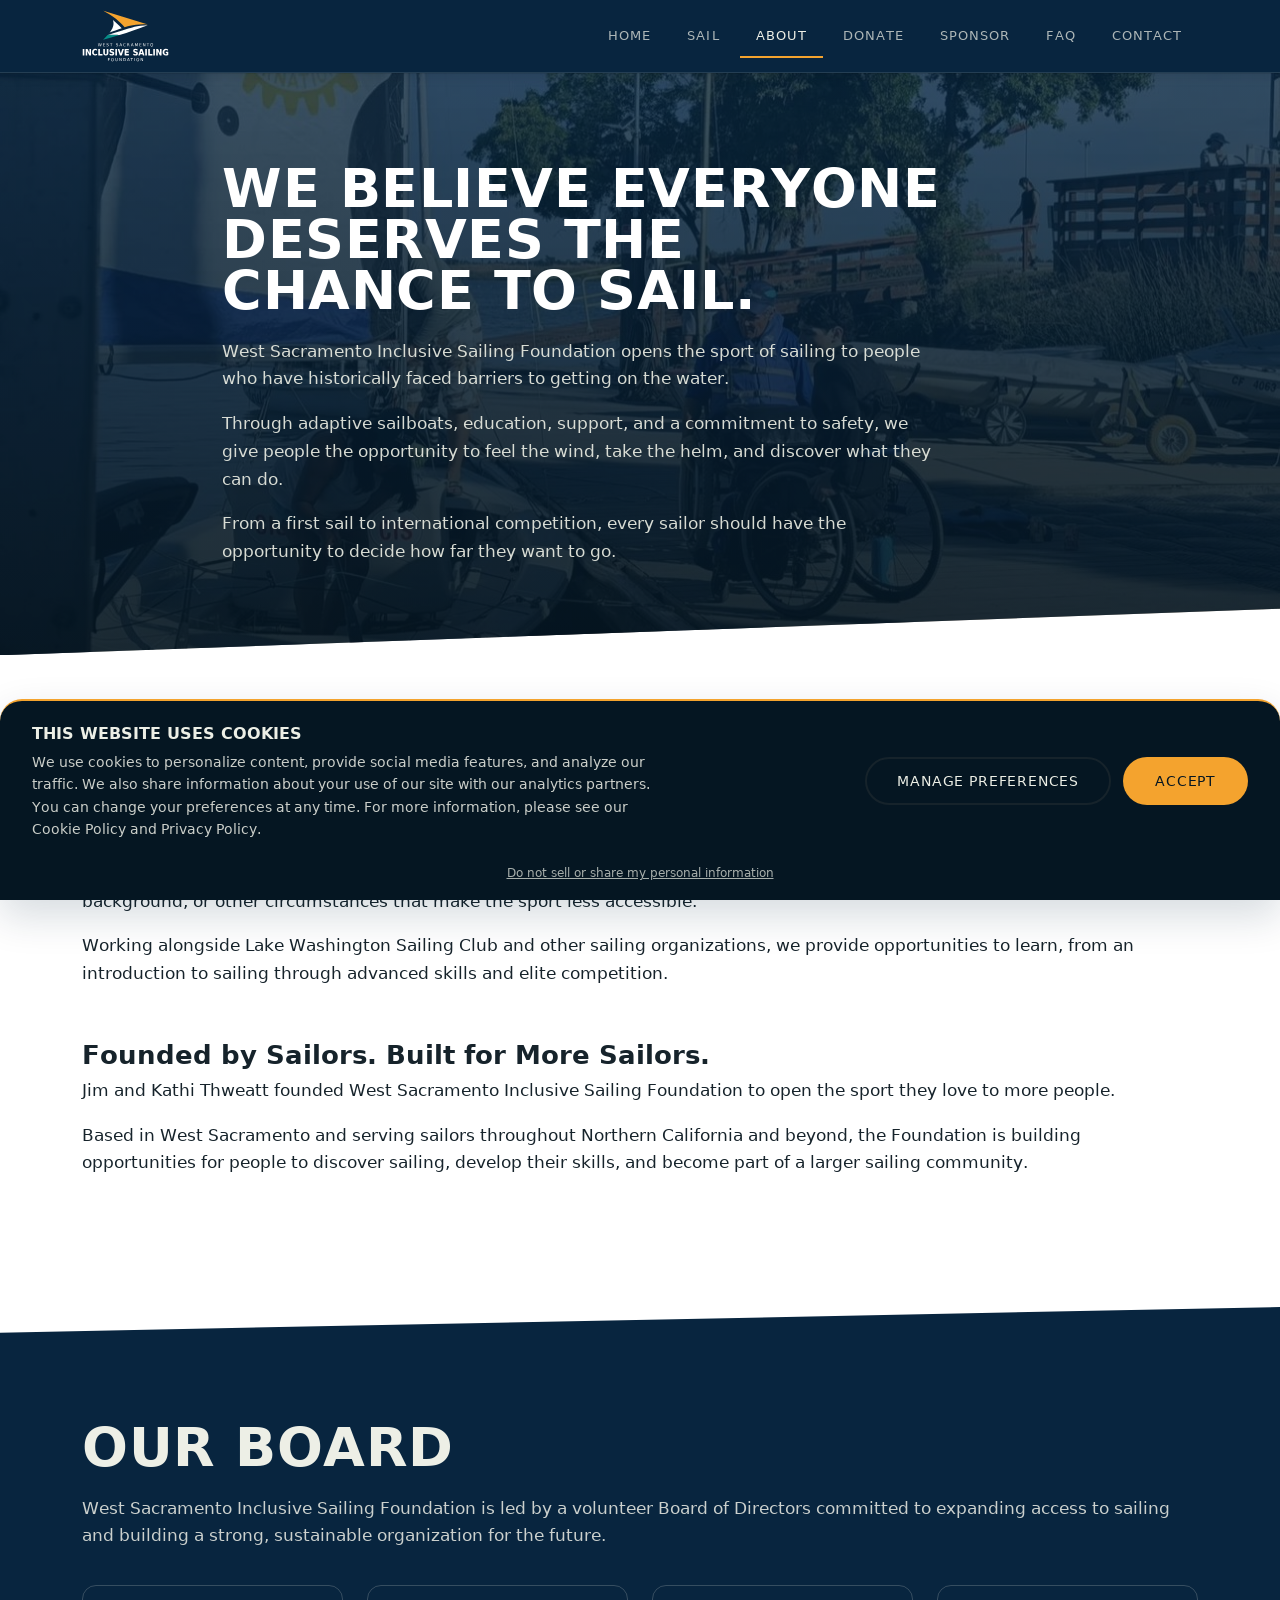
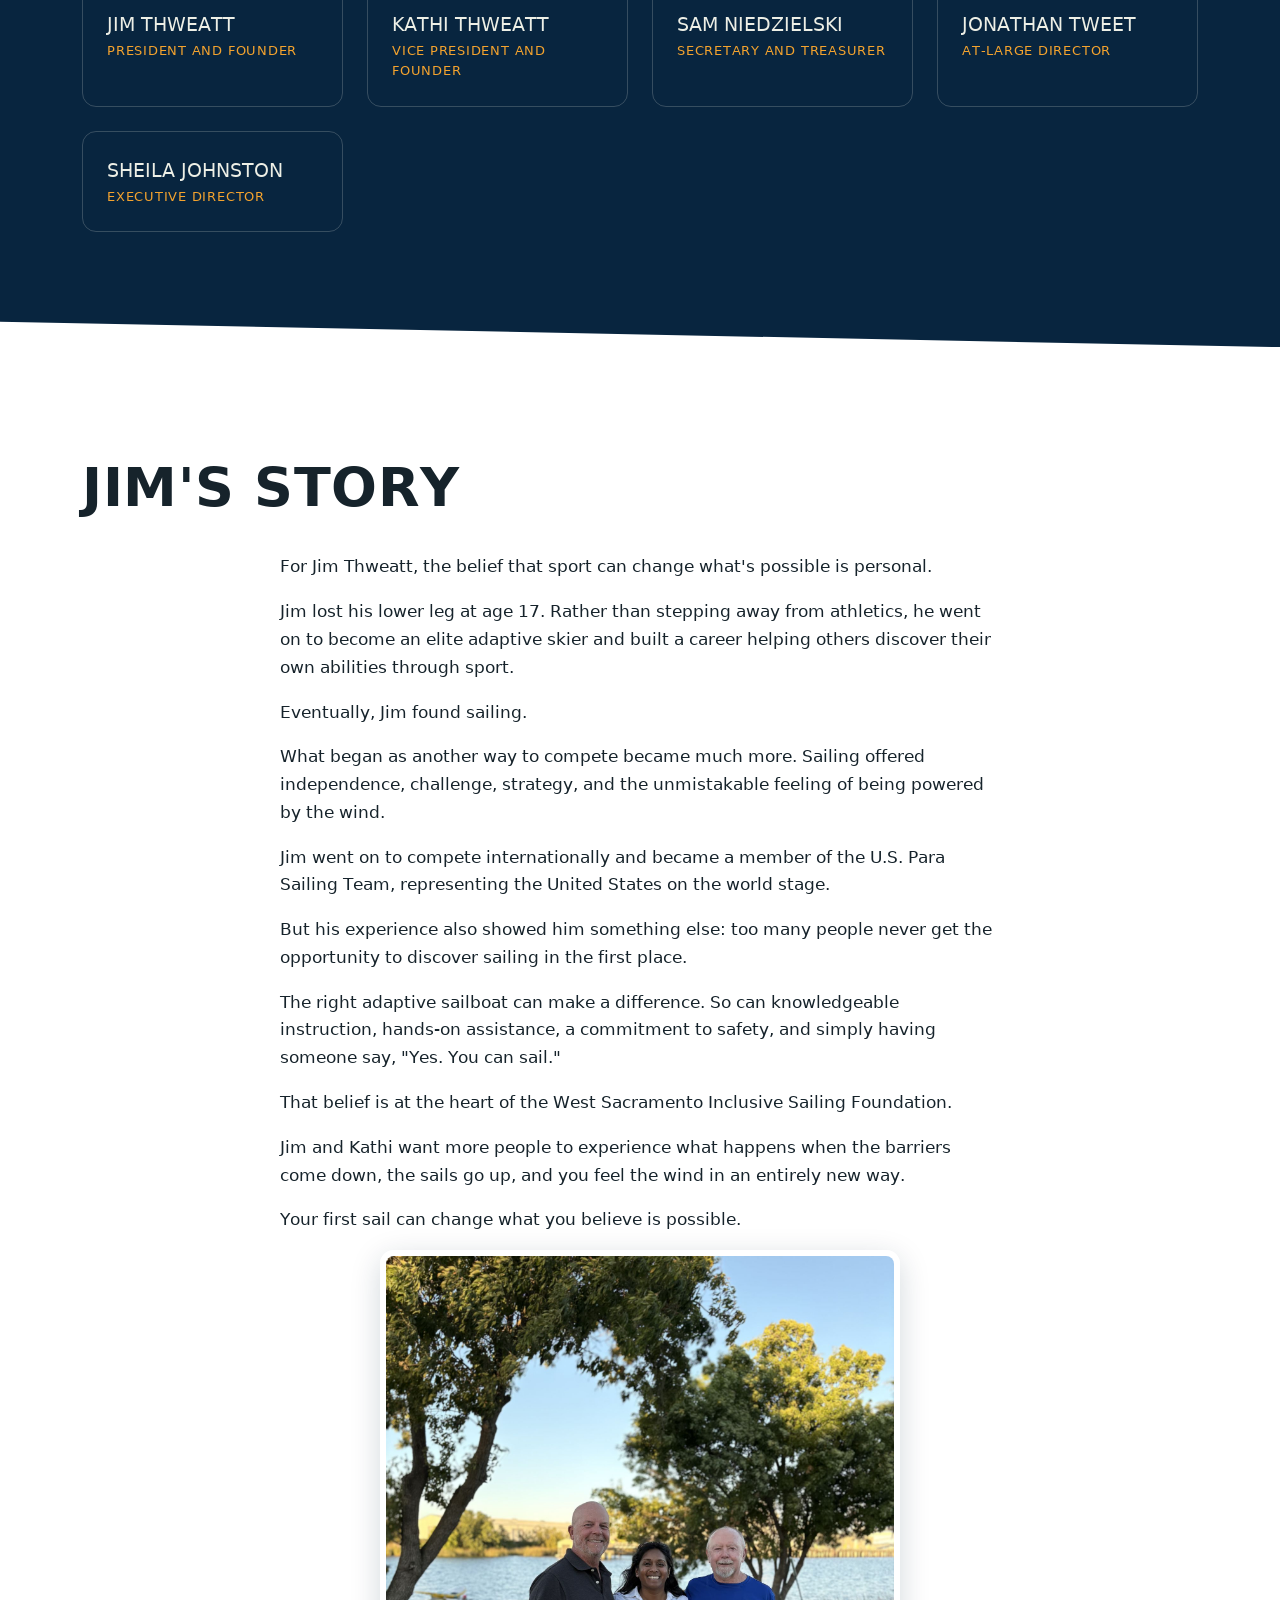
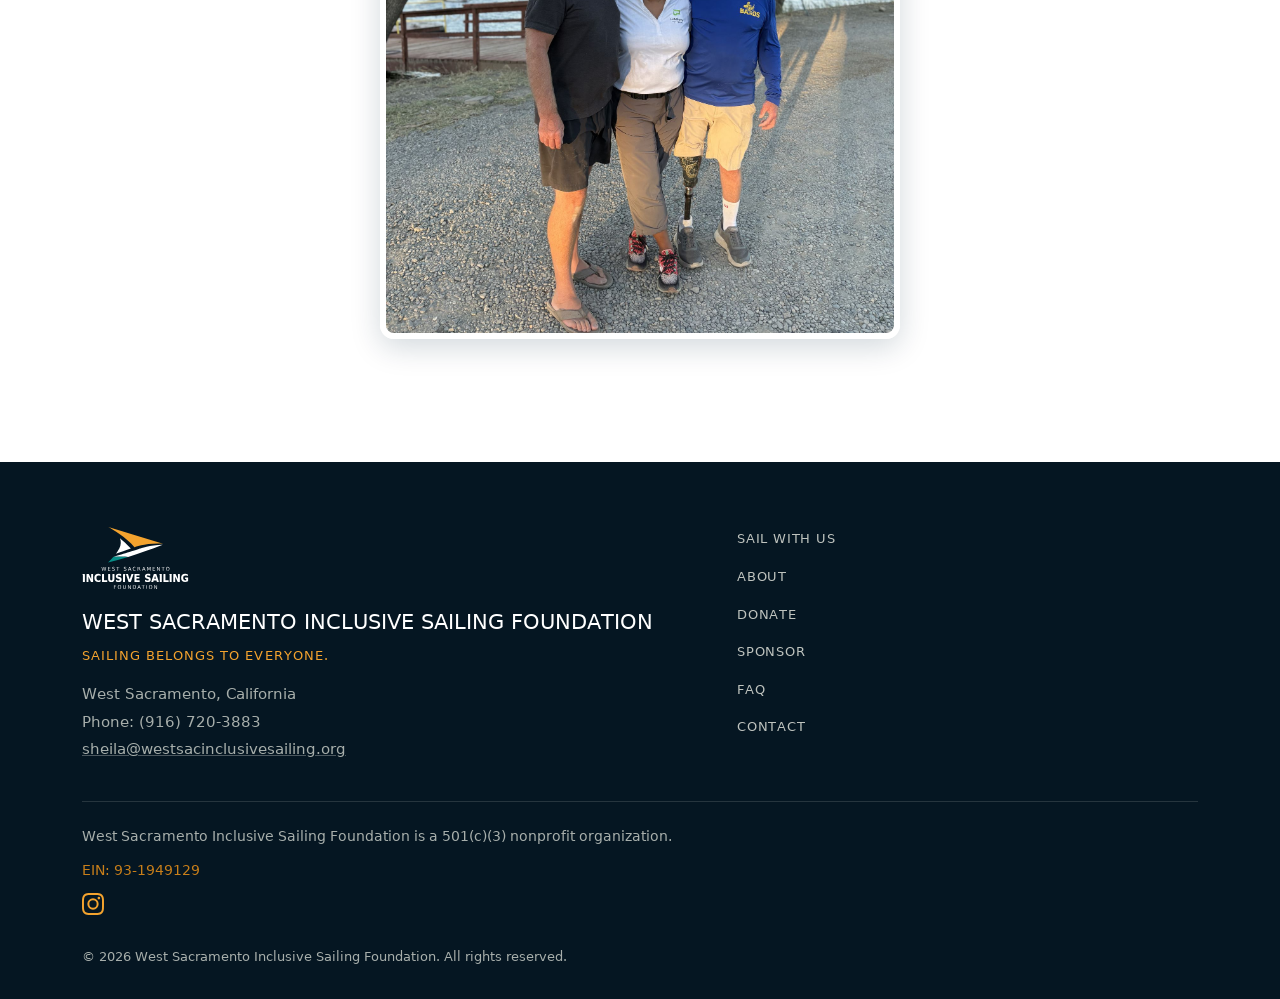
==== about.html @ 82c5719a "Add files via upload Homepage Video" ====
<!DOCTYPE html>
<html lang="en">
<head>
<meta charset="UTF-8">
<meta name="viewport" content="width=device-width, initial-scale=1.0">
<title>About — West Sacramento Inclusive Sailing Foundation</title>
<meta name="description" content="The story, mission, and people behind West Sacramento Inclusive Sailing Foundation.">
<link rel="icon" type="image/svg+xml" href="assets/favicon.svg">
<link rel="stylesheet" href="style.css?v=27">
</head>
<body class="bg-white">

<nav class="site-nav">
  <div class="container">
    <a href="index.html" class="brand">
      <img src="assets/logo-stack-light.svg" alt="West Sacramento Inclusive Sailing Foundation" class="brand-logo">
    </a>
    <button class="nav-toggle" id="navToggle" aria-label="Toggle navigation" aria-expanded="false">&#9776;</button>
    <ul class="nav-links" id="navLinks"></ul>
  </div>
</nav>

<header class="hero hero-page" id="about-hero">
  <div class="container">
    <div class="section-head" style="margin-bottom:0;">
      <h2 id="about-headline"></h2>
      <div id="about-intro"></div>
    </div>
  </div>
</header>

<section class="on-white">
  <div class="container">
    <div class="block block-full" style="border-top:none;">
      <div class="main">
        <h3 id="about-mission-headline"></h3>
        <div id="about-mission-body"></div>
      </div>
    </div>

    <div class="block block-full" style="border-top:none; padding-top:0;">
      <div class="main">
        <h3 id="about-founders-headline"></h3>
        <div id="about-founders-body"></div>
      </div>
    </div>
  </div>
</section>

<section class="section-dark">
  <div class="container">
    <h2 id="about-board-headline"></h2>
    <p id="about-board-intro"></p>
    <div class="board-grid" id="about-board-grid"></div>
  </div>
</section>

<section class="on-white">
  <div class="container">
    <div class="section-head" style="margin-bottom:0;">
      <h2 id="about-story-headline"></h2>
    </div>
    <div class="story" id="about-story-body"></div>
    <div class="photo-framed-wrap">
      <img id="about-story-photo" src="" alt="Jim Thweatt" class="photo-framed" style="display:none;">
    </div>
  </div>
</section>

<footer>
  <div class="container">
    <div class="footer-grid">
      <div class="footer-brand">
        <img src="assets/logo-stack-light.svg" alt="" aria-hidden="true" class="footer-logo">
        <div id="footer-org-name" class="footer-org-name"></div>
        <div class="tagline" id="footer-tagline"></div>
        <div id="footer-address" class="footer-line"></div>
        <div id="footer-phone" class="footer-line"></div>
        <div id="footer-email" class="footer-line"></div>
      </div>
      <nav class="footer-nav" aria-label="Footer">
        <ul id="footer-nav-links"></ul>
      </nav>
    </div>
    <div class="footer-legal">
      <p id="footer-legal-statement"></p>
      <p class="ein-line" id="footer-ein"></p>
      <p class="footer-social" id="footer-instagram"></p>
    </div>
    <div class="footer-bottom">
      <div id="footer-copyright"></div>
      <div class="footer-legal-links" id="footer-legal-links"></div>
    </div>
  </div>
</footer>

<script src="script.js?v=24"></script>
<script src="cookie-consent.js?v=6"></script>
</body>
</html>
---- style.css ----
/* ===========================================================
   West Sacramento Inclusive Sailing Foundation
   Design tokens
   =========================================================== */

@font-face {
  font-family: "DejaVu Sans";
  src: url('assets/DejaVuSans-Regular.woff2') format('woff2');
  font-weight: 400;
  font-style: normal;
  font-display: swap;
}
@font-face {
  font-family: "DejaVu Sans";
  src: url('assets/DejaVuSans-Bold.woff2') format('woff2');
  font-weight: 700;
  font-style: normal;
  font-display: swap;
}

:root {
  --ink: #16232B;
  --regatta: #08253F;
  --regatta-deep: #051622;
  --river-teal: #15747C;
  --open-water: #078D87;
  --canvas: #EDEFE6;
  --canvas-warm: #E4E7D9;
  --white: #FFFFFF;
  --brass: #F4A32E;
  --brass-dark: #C97F1A;
  --brass-text: #976014;
  --signal: #C1443C;
  --teal-text: #067570;

  --font-display: "DejaVu Sans", -apple-system, BlinkMacSystemFont, sans-serif;
  --font-body: "DejaVu Sans", -apple-system, BlinkMacSystemFont, sans-serif;
  --font-mono: "DejaVu Sans", -apple-system, BlinkMacSystemFont, sans-serif;

  --container: 1180px;
  --section-pad: clamp(64px, 9vw, 128px);

  --radius-sm: 8px;
  --radius-md: 14px;
  --radius-lg: 22px;
  --radius-pill: 999px;

  --shadow-sm: 0 2px 8px rgba(8,37,63,0.08);
  --shadow-md: 0 8px 24px rgba(8,37,63,0.12);
  --shadow-lg: 0 16px 40px rgba(8,37,63,0.16);
}

* { box-sizing: border-box; }
html { scroll-behavior: smooth; }

body.bg-white { background: var(--white); }

@media (prefers-reduced-motion: reduce) {
  html { scroll-behavior: auto; }
  * { animation-duration: 0.01ms !important; animation-iteration-count: 1 !important; transition-duration: 0.01ms !important; }
}

body {
  margin: 0;
  font-family: var(--font-body);
  color: var(--ink);
  background: var(--canvas);
  line-height: 1.6;
  font-size: 17px;
}

img { max-width: 100%; display: block; }

a { color: inherit; }

.container {
  max-width: var(--container);
  margin: 0 auto;
  padding: 0 32px;
}

h1, h2, h3 {
  font-family: var(--font-display);
  font-weight: 700;
  line-height: 0.95;
  letter-spacing: 0.01em;
  margin: 0 0 0.4em;
  text-transform: uppercase;
}

h2 { font-size: clamp(2.1rem, 4.2vw, 3.4rem); }
h3 { font-size: clamp(1.3rem, 2vw, 1.7rem); text-transform: none; letter-spacing: 0; font-weight: 700; }

p { margin: 0 0 1em; }
p:last-child { margin-bottom: 0; }

.eyebrow {
  font-family: var(--font-mono);
  text-transform: uppercase;
  letter-spacing: 0.14em;
  font-size: 0.78rem;
  color: var(--river-teal);
  display: inline-block;
  margin-bottom: 0.8em;
}

/* ---------- Buttons ---------- */
.btn {
  display: inline-block;
  font-family: var(--font-mono);
  font-size: 0.85rem;
  letter-spacing: 0.06em;
  text-transform: uppercase;
  text-decoration: none;
  padding: 14px 30px;
  border: 2px solid transparent;
  border-radius: var(--radius-pill);
  cursor: pointer;
  transition: transform 0.15s ease, background 0.15s ease, color 0.15s ease, border-color 0.15s ease, box-shadow 0.15s ease;
}
.btn:focus-visible {
  outline: 3px solid var(--brass);
  outline-offset: 2px;
}
.btn-primary {
  background: var(--brass);
  color: var(--regatta-deep);
}
.btn-primary:hover { background: var(--brass-dark); transform: translateY(-1px); box-shadow: var(--shadow-md); }

.btn-outline {
  background: transparent;
  border-color: currentColor;
  color: inherit;
}
.btn-outline:hover { background: rgba(255,255,255,0.08); transform: translateY(-1px); }

.btn-outline.on-light {
  border-color: var(--ink);
}
.btn-outline.on-light:hover { background: rgba(15,58,77,0.06); }

.cta-row { display: flex; gap: 16px; flex-wrap: wrap; margin-top: 1.6em; }

/* ---------- Telltale ribbon signature motif ---------- */
.telltale {
  width: 34px;
  height: 14px;
  display: inline-block;
  position: relative;
  overflow: visible;
}
.telltale svg { width: 100%; height: 100%; overflow: visible; }
.telltale path {
  animation: flutter 2.6s ease-in-out infinite;
  transform-box: fill-box;
  transform-origin: 0% 50%;
}
@keyframes flutter {
  0%, 100% { transform: scaleY(1) skewX(0deg); }
  50% { transform: scaleY(-1) skewX(-4deg); }
}

/* ---------- Nav ---------- */
.site-nav {
  position: sticky;
  top: 0;
  z-index: 100;
  background: var(--regatta);
  color: var(--canvas);
  border-bottom: 1px solid rgba(237,239,230,0.12);
  box-shadow: 0 2px 12px rgba(5,22,34,0.15);
}
.site-nav .container {
  display: flex;
  align-items: center;
  justify-content: space-between;
  height: 72px;
}
.brand {
  display: flex;
  align-items: center;
  gap: 10px;
  text-decoration: none;
  color: var(--canvas);
  white-space: nowrap;
}
.brand-logo {
  height: 52px;
  width: auto;
  display: block;
}
.nav-links {
  display: flex;
  gap: 4px;
  list-style: none;
  margin: 0;
  padding: 0;
}
.nav-links a {
  display: block;
  padding: 10px 16px;
  text-decoration: none;
  font-family: var(--font-mono);
  font-size: 0.82rem;
  letter-spacing: 0.08em;
  text-transform: uppercase;
  color: var(--canvas);
  opacity: 0.72;
  border-bottom: 2px solid transparent;
  transition: opacity 0.15s ease, border-color 0.15s ease;
}
.nav-links a:hover,
.nav-links a.active {
  opacity: 1;
  border-color: var(--brass);
}
.nav-toggle {
  display: none;
  background: none;
  border: none;
  color: var(--canvas);
  font-size: 1.6rem;
  cursor: pointer;
  padding: 10px;
  margin: -10px -10px -10px 0;
  line-height: 1;
}

@media (max-width: 860px) {
  .nav-links {
    position: fixed;
    inset: 72px 0 0 0;
    background: var(--regatta);
    flex-direction: column;
    padding: 12px 32px 32px;
    transform: translateY(-110%);
    transition: transform 0.25s ease;
    overflow-y: auto;
  }
  .nav-links.open { transform: translateY(0); }
  .nav-links a { padding: 16px 0; font-size: 1rem; border-bottom: 1px solid rgba(237,239,230,0.12); }
  .nav-toggle { display: block; }
}

@media (max-width: 480px) {
  .container { padding: 0 20px; }
  .brand-logo { height: 40px; }
  .site-nav .container { height: 64px; }
  .nav-links { inset: 64px 0 0 0; }
  .cta-row { gap: 12px; }
  .cta-row .btn { flex: 1 1 auto; text-align: center; }
  .video-grid { grid-template-columns: 1fr; }
}

/* ---------- Hero ---------- */
.hero {
  background:
    linear-gradient(180deg, rgba(8,37,63,0.78) 0%, rgba(5,22,34,0.88) 100%),
    center 35% / cover no-repeat;
  color: var(--canvas);
  padding: clamp(72px, 12vw, 140px) 0 clamp(90px, 10vw, 130px);
  position: relative;
  clip-path: polygon(0 0, 100% 0, 100% 92%, 0 100%);
}
#home.hero {
  background-image:
    linear-gradient(180deg, rgba(8,37,63,0.78) 0%, rgba(5,22,34,0.88) 100%),
    url('assets/hero-sail-v2.jpg');
}
/* On wide/short desktop viewports, cover crops much more aggressively than on
   tall mobile/tablet viewports (which already looked correct), so only shift
   the crop position on wider screens to keep the boat/sailors in frame. */
@media (min-width: 861px) {
  #home.hero { background-position: center 75%; }
  #sail-hero.hero, #about-hero.hero { background-position: 62% 68%; }
  #donate-hero.hero { background-position: center 42%; }
  #contact-hero.hero, #sponsor-hero.hero { background-position: 62% 72%; }
}
/* Page hero variant used on Sail/About/Donate/Sponsor/Contact - a shorter
   banner version of the same treatment, background set per-page via JS */
.hero-page {
  padding: clamp(56px, 8vw, 90px) 0 clamp(64px, 7vw, 90px);
}
.hero-page .section-head { margin-bottom: 0; }
.hero-page .eyebrow { color: var(--brass); }
.hero-page h2 { color: var(--white); }
.hero-page .section-head p,
.hero-page p { color: rgba(237,239,230,0.9); }
.hero-page .subhead { color: var(--brass) !important; }
.hero .container { max-width: 900px; }
.hero h1 {
  font-size: clamp(2.8rem, 7vw, 5.2rem);
  color: var(--white);
}
.hero .subhead {
  font-family: var(--font-mono);
  font-size: clamp(1rem, 1.6vw, 1.2rem);
  color: var(--brass);
  letter-spacing: 0.02em;
  margin-bottom: 1.2em;
}
.hero .body { max-width: 620px; font-size: 1.08rem; color: rgba(237,239,230,0.9); }

/* ---------- Sections general / tack layout ---------- */
section { padding: var(--section-pad) 0; position: relative; }

.block {
  display: grid;
  grid-template-columns: 1fr 1fr;
  gap: 64px;
  align-items: stretch;
  padding: 56px 0;
  border-top: 1px solid rgba(22,35,43,0.1);
}
.block:first-of-type { border-top: none; }
.block.block-full { grid-template-columns: 1fr !important; }
.block.block-full .main { max-width: none !important; margin-left: 0 !important; }
.block .side {
  font-family: var(--font-mono);
  font-size: 0.85rem;
  text-transform: uppercase;
  letter-spacing: 0.08em;
  color: var(--teal-text);
  padding-top: 6px;
}
.block .side .telltale { margin-bottom: 12px; }
.block-side-image {
  width: 100%;
  height: 100%;
  min-height: 220px;
  object-fit: cover;
  display: block;
  border-radius: var(--radius-md);
}
.block-stacked { display: block; }
.block-stacked-image {
  width: 100%;
  max-height: 500px;
  height: auto;
  object-fit: contain;
  display: block;
  border-radius: var(--radius-lg);
  margin: 0 auto 32px;
}
#home-blocks { padding-top: 24px; }
.block-stacked .main { max-width: none; }
.block .main { max-width: 560px; }

/* alternate direction on odd blocks - "tacking" left/right rhythm */
.block:nth-of-type(even) { grid-template-columns: 1fr 1fr; }
.block:nth-of-type(even) .side { order: 2; text-align: right; }
.block:nth-of-type(even) .main { order: 1; margin-left: auto; }

@media (max-width: 860px) {
  .block { grid-template-columns: 1fr; gap: 20px; }
  .block:nth-of-type(even) .side,
  .block:nth-of-type(even) .main { order: initial; text-align: left; margin-left: 0; }
}

.section-head { max-width: 720px; margin-bottom: 48px; }
.section-head p { font-size: 1.08rem; color: rgba(22,35,43,0.78); }

.section-dark {
  background: var(--regatta);
  color: var(--canvas);
  clip-path: polygon(0 4%, 100% 0, 100% 100%, 0 96%);
  margin-top: -40px;
}
.section-dark .section-head p,
.section-dark p { color: rgba(237,239,230,0.85); }
.section-dark .block { border-top-color: rgba(237,239,230,0.14); }
.section-dark .btn-outline.on-light { border-color: var(--canvas); }
.section-dark .btn-outline.on-light:hover { background: rgba(237,239,230,0.08); }

/* ---------- Lists ---------- */
.req-list, .impact-list {
  list-style: none;
  padding: 0;
  margin: 1em 0;
}
.req-list li, .impact-list li {
  position: relative;
  padding-left: 28px;
  margin-bottom: 0.7em;
}
.req-list li::before, .impact-list li::before {
  content: "\2604";
  position: absolute;
  left: 0;
  color: var(--brass);
}

/* ---------- Board ---------- */
.board-grid {
  display: grid;
  grid-template-columns: repeat(auto-fit, minmax(220px, 1fr));
  gap: 24px;
  margin-top: 36px;
}
.board-card {
  border: 1px solid rgba(237,239,230,0.2);
  border-radius: var(--radius-md);
  padding: 24px;
  transition: transform 0.15s ease, box-shadow 0.15s ease, background 0.15s ease;
}
.board-card:hover { transform: translateY(-2px); background: rgba(237,239,230,0.04); }
.board-card .name { font-family: var(--font-display); text-transform: uppercase; font-size: 1.2rem; }
.board-card .title { font-family: var(--font-mono); font-size: 0.8rem; color: var(--brass); text-transform: uppercase; letter-spacing: 0.06em; }

/* ---------- Jim's story ---------- */
.story {
  max-width: 720px;
  margin: 40px auto 0;
  font-size: 1.08rem;
}

/* ---------- Support gift list section ---------- */
.on-white { background: var(--white); }

/* ---------- Donate tiers ---------- */
.tier-grid {
  display: grid;
  grid-template-columns: repeat(auto-fit, minmax(240px, 1fr));
  gap: 24px;
  margin-top: 40px;
}
.tier-card {
  background: var(--white);
  border: 1px solid rgba(22,35,43,0.12);
  border-radius: var(--radius-md);
  box-shadow: var(--shadow-sm);
  padding: 32px 28px;
  display: flex;
  flex-direction: column;
  gap: 10px;
  transition: transform 0.15s ease, box-shadow 0.15s ease;
}
.tier-card:hover { transform: translateY(-3px); box-shadow: var(--shadow-md); }
.tier-card .flag {
  width: 28px;
  height: 20px;
  margin-bottom: 8px;
  border-radius: 3px;
  overflow: hidden;
}
.tier-card .amount {
  font-family: var(--font-display);
  font-size: 2.1rem;
  color: var(--open-water);
  line-height: 1;
}
.tier-card .name {
  font-family: var(--font-mono);
  text-transform: uppercase;
  letter-spacing: 0.08em;
  font-size: 0.85rem;
  color: var(--brass-text);
}
.tier-card p { color: rgba(22,35,43,0.75); font-size: 0.95rem; flex-grow: 1; }

.corporate-band {
  background: linear-gradient(160deg, var(--regatta) 0%, var(--river-teal) 130%);
  color: var(--canvas);
  padding: var(--section-pad) 0;
}
.corporate-band .tier-card {
  background: rgba(237,239,230,0.04);
  border-color: rgba(237,239,230,0.18);
}
.corporate-band .tier-card p { color: rgba(237,239,230,0.8); }
.corporate-band .tier-card .amount { color: var(--brass); }
.corporate-band .tier-card .name { color: var(--brass); }

.ein-line {
  font-family: var(--font-mono);
  font-size: 0.85rem;
  color: var(--brass-dark);
  margin-top: 12px;
}

/* ---------- FAQ ---------- */
.faq-list {
  border-top: 1px solid rgba(22,35,43,0.15);
  margin-top: 32px;
}
.faq-item {
  border-bottom: 1px solid rgba(22,35,43,0.15);
}
.faq-item summary {
  list-style: none;
  cursor: pointer;
  padding: 22px 40px 22px 12px;
  margin: 0 -12px;
  border-radius: var(--radius-sm);
  position: relative;
  font-family: var(--font-display);
  text-transform: uppercase;
  font-size: 1.15rem;
  letter-spacing: 0.01em;
  transition: background 0.15s ease;
}
.faq-item summary:hover { background: rgba(7,141,135,0.06); }
.faq-item summary::-webkit-details-marker { display: none; }
.faq-item summary::after {
  content: "+";
  position: absolute;
  right: 4px;
  top: 18px;
  font-family: var(--font-mono);
  font-size: 1.4rem;
  color: var(--brass);
  transition: transform 0.2s ease;
}
.faq-item[open] summary::after {
  content: "\2212";
}
.faq-item summary:focus-visible {
  outline: 2px solid var(--open-water);
  outline-offset: 2px;
}
.faq-item .faq-answer {
  padding: 0 40px 24px 0;
  max-width: 680px;
  color: rgba(22,35,43,0.78);
}

/* ---------- Photo sections ---------- */
.photo-banner {
  width: 100%;
  aspect-ratio: 16 / 7;
  object-fit: cover;
  display: block;
  border-radius: var(--radius-lg);
}
.photo-banner-wrap { position: relative; }
.photo-caption {
  font-family: var(--font-mono);
  font-size: 0.8rem;
  letter-spacing: 0.04em;
  color: rgba(22,35,43,0.55);
  text-align: center;
  padding: 12px 0 0;
}
.section-dark .photo-caption { color: rgba(237,239,230,0.6); }

.photo-duo {
  display: grid;
  grid-template-columns: 1fr 1fr;
  gap: 20px;
  margin: 40px 0;
}
.photo-duo img {
  width: 100%;
  height: 320px;
  object-fit: cover;
  display: block;
  border-radius: var(--radius-md);
}
@media (max-width: 640px) {
  .photo-duo { grid-template-columns: 1fr; }
  .photo-duo img { height: 260px; }
}

.photo-framed {
  width: 100%;
  max-width: 520px;
  height: auto;
  display: block;
  margin: 0 auto;
  border: 6px solid var(--white);
  border-radius: var(--radius-md);
  box-shadow: 0 8px 30px rgba(8,37,63,0.18);
}
.photo-framed-wrap { text-align: center; margin: 16px 0 8px; }

/* ---------- Video gallery ---------- */
.video-grid {
  display: grid;
  grid-template-columns: repeat(auto-fill, minmax(340px, 1fr));
  gap: 24px;
  margin-top: 40px;
}
.video-card {
  position: relative;
  aspect-ratio: 16 / 9;
  background: var(--regatta-deep);
  overflow: hidden;
  cursor: pointer;
  border: none;
  border-radius: var(--radius-md);
  padding: 0;
  display: block;
  width: 100%;
  transition: transform 0.15s ease, box-shadow 0.15s ease;
}
.video-card:hover { transform: translateY(-2px); box-shadow: var(--shadow-md); }
.video-card iframe {
  width: 100%;
  height: 100%;
  border: none;
  display: block;
}
.video-card-poster {
  position: absolute;
  inset: 0;
  display: flex;
  flex-direction: column;
  align-items: center;
  justify-content: center;
  gap: 12px;
  background: linear-gradient(160deg, var(--regatta) 0%, var(--regatta-deep) 100%);
  color: var(--canvas);
  transition: filter 0.15s ease;
}
.video-card:hover .video-card-poster { filter: brightness(1.15); }
.video-play-icon {
  width: 56px;
  height: 56px;
  border-radius: 50%;
  background: var(--brass);
  display: flex;
  align-items: center;
  justify-content: center;
  flex-shrink: 0;
}
.video-play-icon svg { width: 20px; height: 20px; }
.video-card-title {
  font-family: var(--font-mono);
  font-size: 0.82rem;
  text-transform: uppercase;
  letter-spacing: 0.06em;
  padding: 0 16px;
  text-align: center;
}

/* ---------- Sponsors ---------- */
.sponsor-grid {
  display: flex;
  flex-wrap: wrap;
  justify-content: center;
  align-items: center;
  gap: 40px;
  margin-top: 32px;
}
.sponsor-logo {
  max-height: 96px;
  max-width: 280px;
  width: auto;
  object-fit: contain;
}
.sponsor-wordmark {
  font-family: var(--font-mono);
  font-size: 1rem;
  letter-spacing: 0.04em;
  color: rgba(22,35,43,0.55);
  border: 1px solid rgba(22,35,43,0.15);
  border-radius: var(--radius-pill);
  padding: 14px 24px;
}

/* ---------- Contact ---------- */
.contact-grid {
  display: grid;
  grid-template-columns: 1.1fr 0.9fr;
  gap: 64px;
}
@media (max-width: 860px) { .contact-grid { grid-template-columns: 1fr; } }

form.contact-form { display: flex; flex-direction: column; gap: 18px; margin-top: 24px; }
.field { display: flex; flex-direction: column; gap: 6px; }
.field label {
  font-family: var(--font-mono);
  font-size: 0.78rem;
  text-transform: uppercase;
  letter-spacing: 0.08em;
  color: var(--regatta);
}
.field input, .field textarea, .field select {
  width: 100%;
  font-family: var(--font-body);
  font-size: 1rem;
  padding: 12px 14px;
  border: 1px solid rgba(22,35,43,0.25);
  border-radius: var(--radius-sm);
  background: var(--white);
  color: var(--ink);
}
.field input:focus, .field textarea:focus, .field select:focus {
  outline: 2px solid var(--open-water);
  outline-offset: 1px;
}
.field textarea { min-height: 140px; resize: vertical; }

.next-step-card {
  border: 1px solid rgba(22,35,43,0.15);
  border-radius: var(--radius-md);
  box-shadow: var(--shadow-sm);
  padding: 28px;
  margin-bottom: 20px;
  background: var(--white);
}

/* ---------- Cookie consent ---------- */
.cookie-banner {
  position: fixed;
  left: 0; right: 0; bottom: 0;
  z-index: 200;
  background: var(--regatta-deep);
  color: var(--canvas);
  padding: 20px 32px;
  border-radius: var(--radius-lg) var(--radius-lg) 0 0;
  box-shadow: var(--shadow-lg);
  display: flex;
  align-items: center;
  gap: 24px;
  flex-wrap: wrap;
  border-top: 2px solid var(--brass);
}
.cookie-banner-text { flex: 1; min-width: 240px; }
.cookie-banner-text strong {
  font-family: var(--font-display);
  text-transform: uppercase;
  font-size: 1rem;
  display: block;
  margin-bottom: 4px;
}
.cookie-banner-text p { font-size: 0.88rem; color: rgba(237,239,230,0.85); max-width: 640px; }
.cookie-banner-actions { display: flex; gap: 12px; flex-wrap: wrap; }
.cookie-optout-link {
  background: none;
  border: none;
  color: rgba(237,239,230,0.7);
  text-decoration: underline;
  font-family: var(--font-mono);
  font-size: 0.78rem;
  cursor: pointer;
  padding: 0;
  flex-basis: 100%;
}
.cookie-optout-link:hover { color: var(--brass); }

.cookie-modal-overlay {
  position: fixed;
  inset: 0;
  background: rgba(10,40,54,0.7);
  z-index: 300;
  align-items: center;
  justify-content: center;
  padding: 24px;
}
.cookie-modal {
  background: var(--white);
  color: var(--ink);
  max-width: 480px;
  width: 100%;
  padding: 32px;
  border-radius: var(--radius-lg);
  box-shadow: var(--shadow-lg);
}
.cookie-modal h3 {
  font-family: var(--font-display);
  text-transform: uppercase;
  margin-bottom: 0.6em;
}
.cookie-modal p { font-size: 0.92rem; color: rgba(22,35,43,0.8); }
.cookie-checkbox {
  display: flex;
  align-items: flex-start;
  gap: 10px;
  margin: 18px 0;
  font-size: 0.92rem;
  cursor: pointer;
}
.cookie-checkbox input { margin-top: 3px; }
.cookie-modal-actions { display: flex; gap: 12px; justify-content: flex-end; }

@media (max-width: 640px) {
  .cookie-banner {
    padding: 16px 20px;
    gap: 14px;
    max-height: 70vh;
    overflow-y: auto;
  }
  .cookie-banner-text strong { font-size: 0.9rem; }
  .cookie-banner-text p { font-size: 0.82rem; }
  .cookie-banner-actions { width: 100%; }
  .cookie-banner-actions .btn { flex: 1; text-align: center; padding: 12px 20px; }
  .cookie-modal-actions { justify-content: stretch; }
  .cookie-modal-actions .btn { flex: 1; text-align: center; }
  .cookie-modal { padding: 24px 20px; max-height: 85vh; overflow-y: auto; }
}

/* ---------- Legal page ---------- */
.legal-section { border-top: 1px solid rgba(22,35,43,0.12); padding-top: 40px; margin-top: 40px; }
.legal-section:first-of-type { border-top: none; margin-top: 0; padding-top: 0; }
.legal-subsection { margin-bottom: 28px; }
.legal-subsection h4 {
  font-family: var(--font-mono);
  text-transform: uppercase;
  letter-spacing: 0.06em;
  font-size: 0.9rem;
  color: var(--teal-text);
  margin-bottom: 0.6em;
}
.legal-subsection p { font-size: 0.95rem; color: rgba(22,35,43,0.8); }
.legal-subsection a { color: var(--teal-text); text-decoration: underline; }

/* ---------- Footer ---------- */
footer {
  background: var(--regatta-deep);
  color: rgba(237,239,230,0.7);
  padding: 64px 0 32px;
  font-size: 0.92rem;
}
.footer-grid {
  display: grid;
  grid-template-columns: 1.3fr 1fr;
  gap: 56px;
  padding-bottom: 36px;
  border-bottom: 1px solid rgba(237,239,230,0.14);
}
@media (max-width: 640px) { .footer-grid { grid-template-columns: 1fr; } }

.footer-org-name {
  font-family: var(--font-display);
  text-transform: uppercase;
  font-size: 1.3rem;
  color: var(--white);
  margin-bottom: 6px;
}
.footer-logo {
  height: 64px;
  width: auto;
  margin-bottom: 16px;
}
footer .tagline {
  font-family: var(--font-mono);
  color: var(--brass);
  text-transform: uppercase;
  letter-spacing: 0.08em;
  font-size: 0.8rem;
  margin-bottom: 16px;
}
.footer-line { margin-bottom: 4px; }
.footer-line a { color: inherit; text-decoration: underline; text-decoration-color: rgba(237,239,230,0.3); }
.footer-line a:hover { text-decoration-color: var(--brass); }

.footer-social {
  margin-top: 12px;
}
.footer-social a {
  display: inline-flex;
  align-items: center;
  justify-content: center;
  color: var(--brass);
  transition: color 0.15s ease, transform 0.15s ease;
}
.footer-social a:hover { color: var(--white); transform: translateY(-1px); }

.footer-nav ul {
  list-style: none;
  margin: 0;
  padding: 0;
  display: flex;
  flex-direction: column;
  gap: 14px;
}
.footer-nav a {
  text-decoration: none;
  color: rgba(237,239,230,0.8);
  font-family: var(--font-mono);
  font-size: 0.82rem;
  text-transform: uppercase;
  letter-spacing: 0.06em;
}
.footer-nav a:hover { color: var(--brass); }

.footer-legal {
  padding-top: 24px;
  max-width: 640px;
}
.footer-legal p { margin-bottom: 4px; font-size: 0.85rem; }

.footer-bottom {
  margin-top: 24px;
  display: flex;
  justify-content: space-between;
  flex-wrap: wrap;
  gap: 12px;
  font-size: 0.82rem;
}
.footer-legal-links { display: flex; gap: 18px; flex-wrap: wrap; }
.footer-legal-links a { color: inherit; text-decoration: underline; text-decoration-color: rgba(237,239,230,0.3); }
.footer-legal-links a:hover { text-decoration-color: var(--brass); }

@media (max-width: 520px) {
  .footer-bottom { flex-direction: column; align-items: flex-start; }
  .footer-legal-links { gap: 12px 16px; }
}

/* ---------- Utility ---------- */
.visually-hidden {
  position: absolute;
  width: 1px; height: 1px;
  overflow: hidden;
  clip: rect(0 0 0 0);
  white-space: nowrap;
}

.loading-note {
  font-family: var(--font-mono);
  font-size: 0.85rem;
  color: var(--open-water);
  padding: 40px 0;
  text-align: center;
}

/* Landscape video in a home feature block (replaces the photo when a Vimeo link is set) */
.block-video {
  position: relative;
  width: 100%;
  max-width: 890px;
  aspect-ratio: 16 / 9;
  margin: 0 auto 32px;
  border-radius: 22px;
  overflow: hidden;
  background: #000;
}
.block-video iframe {
  position: absolute;
  inset: 0;
  width: 100%;
  height: 100%;
  border: 0;
  display: block;
}
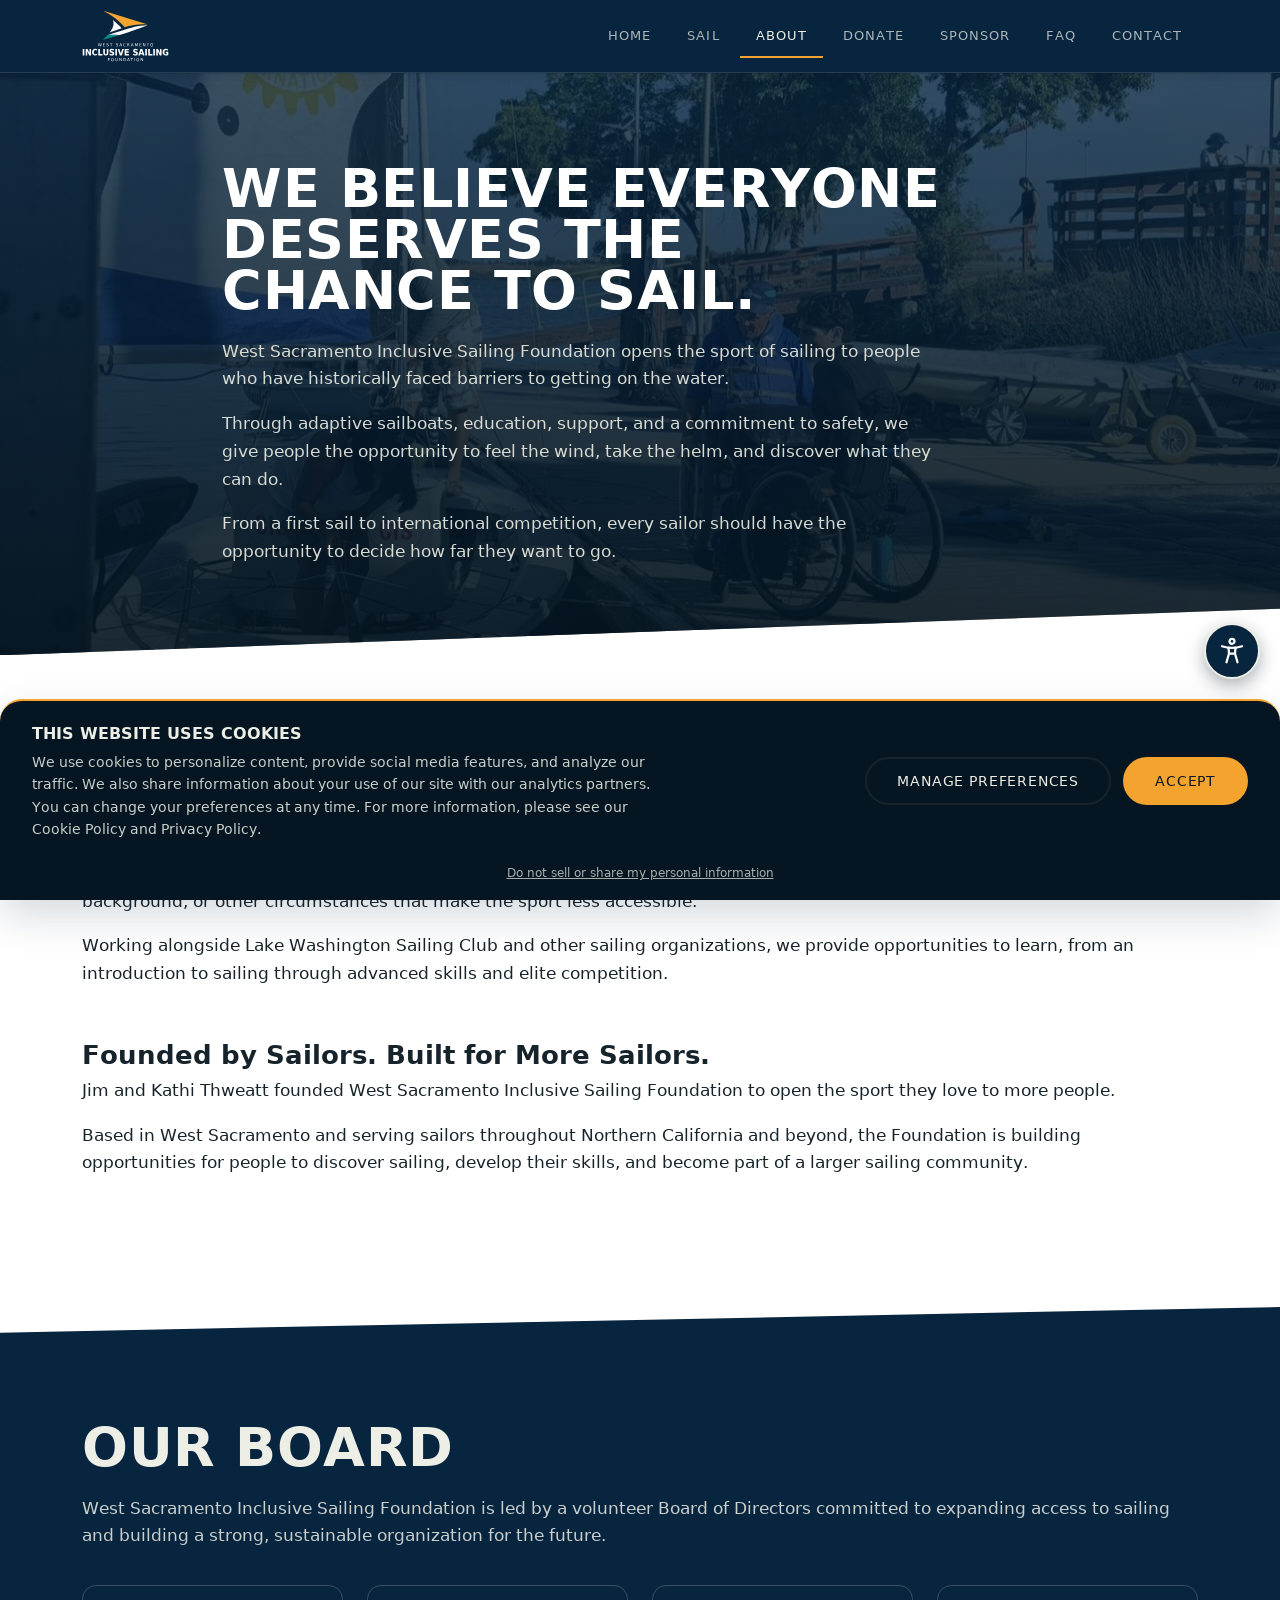
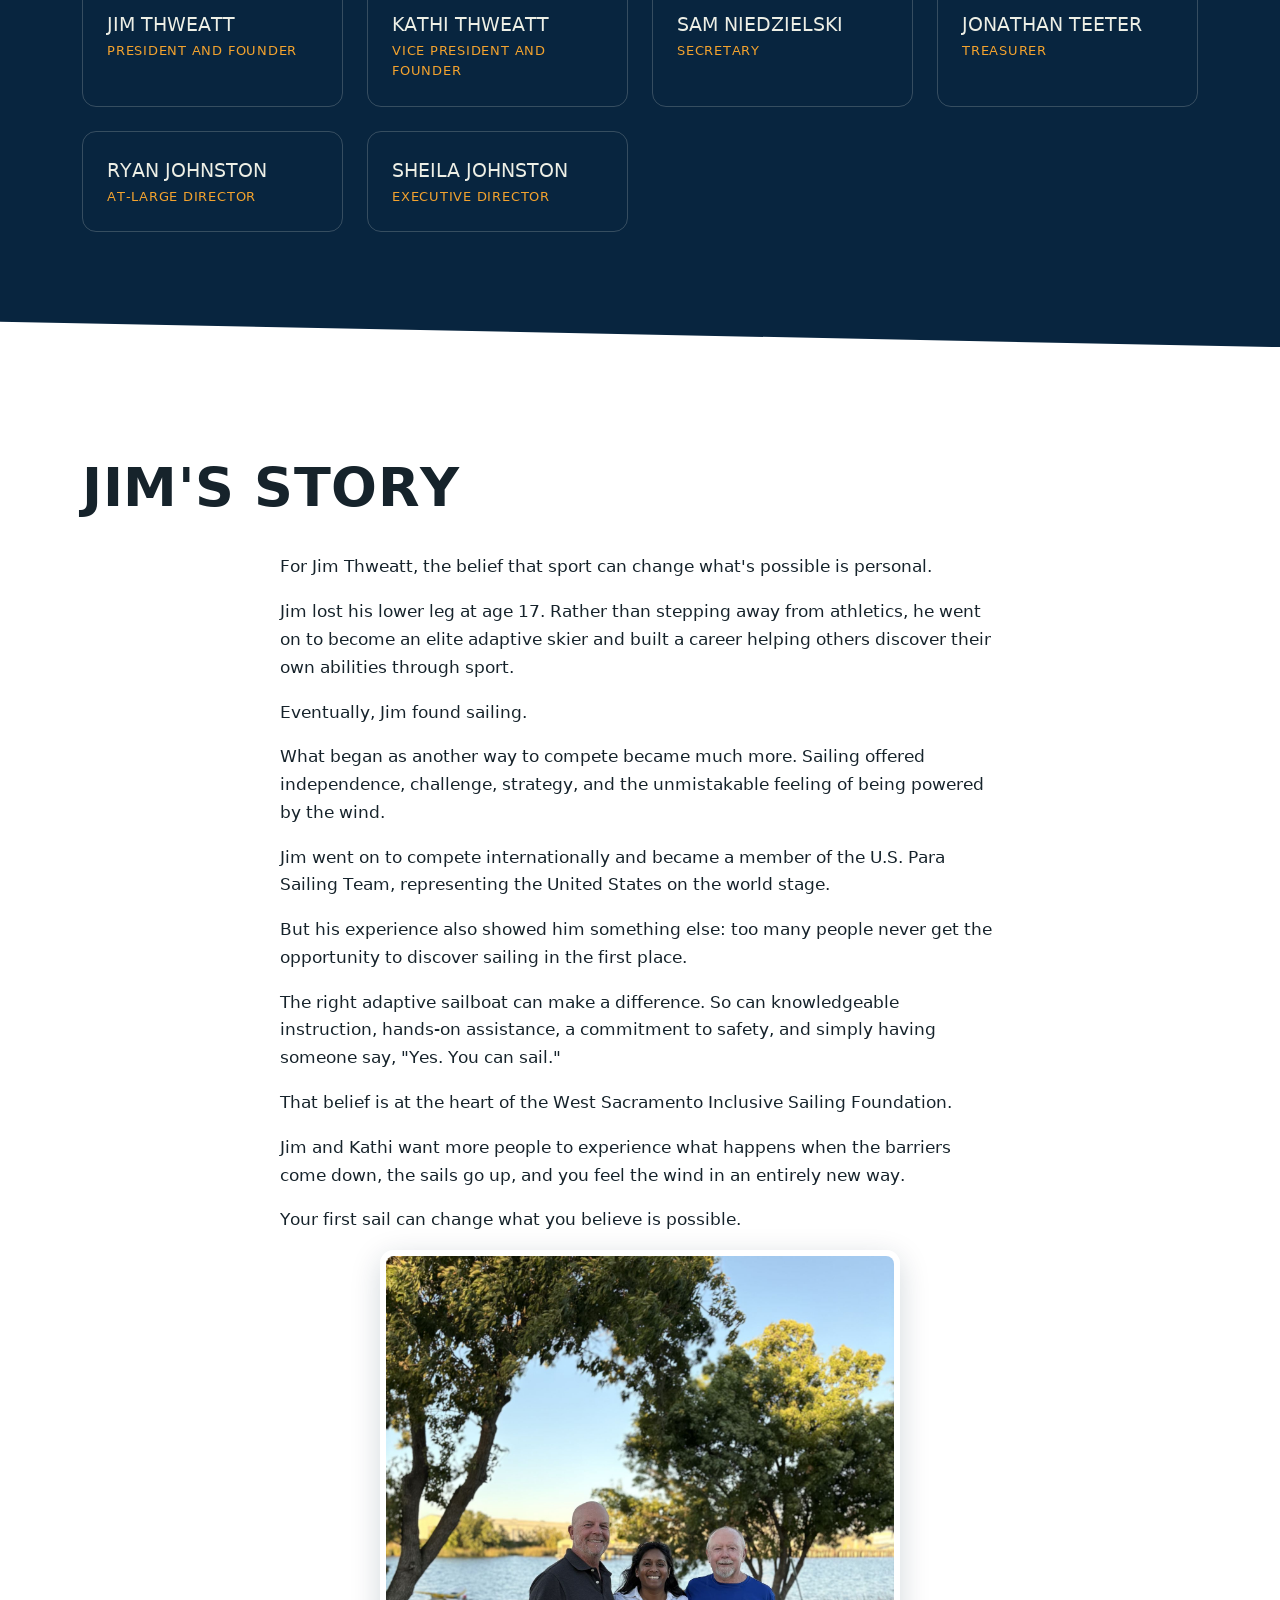
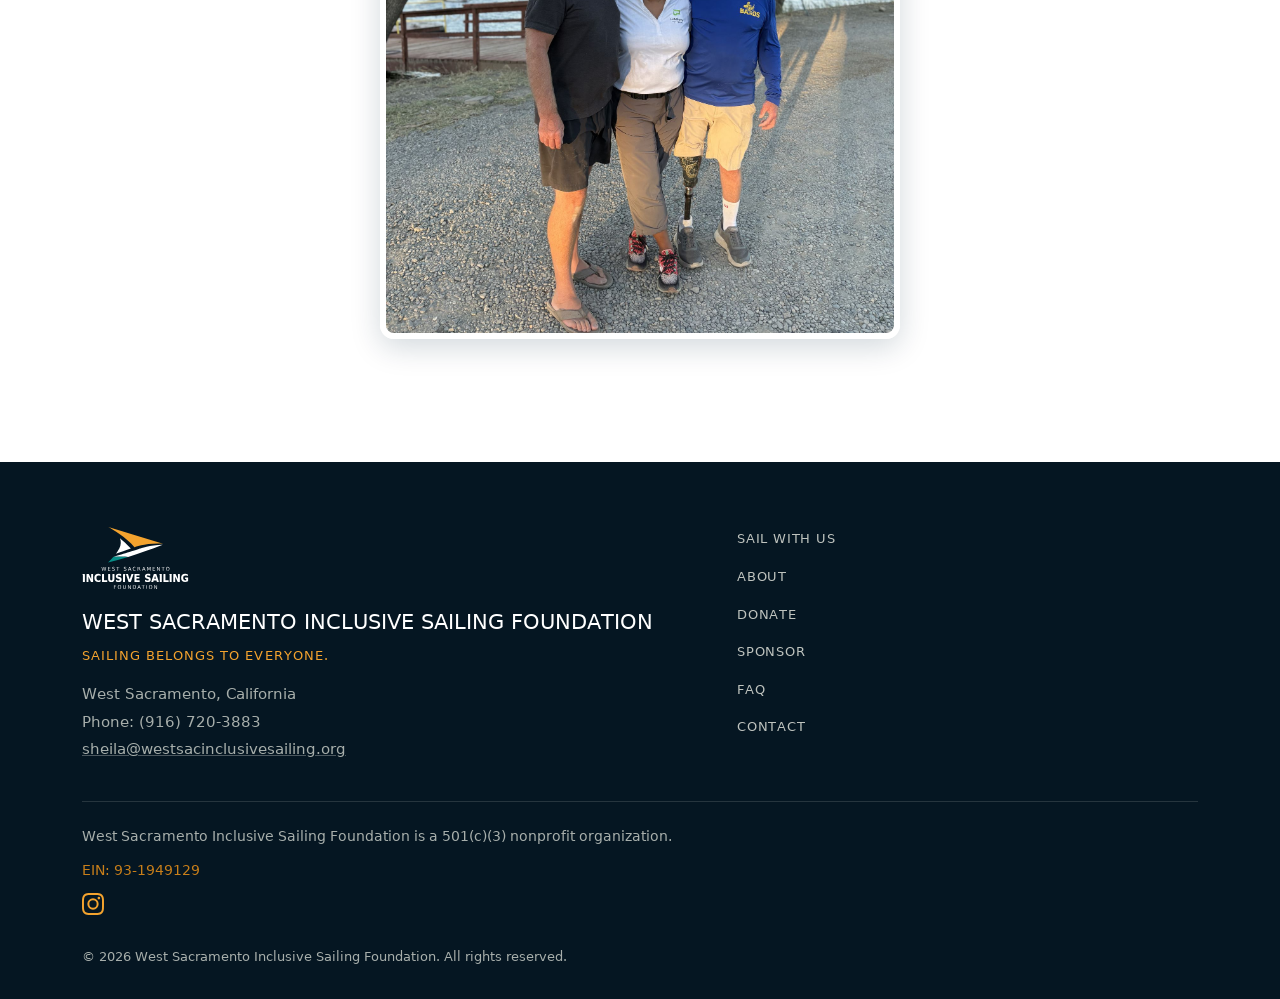
==== commit 488e83c0: "Add files via upload" ====
--- a/about.html
+++ b/about.html
@@ -2,13 +2,39 @@
 <html lang="en">
 <head>
 <meta charset="UTF-8">
+<!-- Google Tag Manager (skipped for visitors who opted out via "Do not sell or share") -->
+<script>
+(function(w,d,s,l,i){
+  try { if (localStorage.getItem('wsis_cookie_consent') === 'optout') return; } catch (e) {}
+  w[l]=w[l]||[];w[l].push({'gtm.start':new Date().getTime(),event:'gtm.js'});
+  var f=d.getElementsByTagName(s)[0],j=d.createElement(s),dl=l!='dataLayer'?'&l='+l:'';
+  j.async=true;j.src='https://www.googletagmanager.com/gtm.js?id='+i+dl;f.parentNode.insertBefore(j,f);
+})(window,document,'script','dataLayer','GTM-PGWNPNJ4');
+window.dataLayer = window.dataLayer || [];
+function gtag(){dataLayer.push(arguments);}
+</script>
+<!-- End Google Tag Manager -->
 <meta name="viewport" content="width=device-width, initial-scale=1.0">
 <title>About — West Sacramento Inclusive Sailing Foundation</title>
 <meta name="description" content="The story, mission, and people behind West Sacramento Inclusive Sailing Foundation.">
+<link rel="canonical" href="https://westsacinclusivesailing.org/about.html">
+<meta property="og:type" content="website">
+<meta property="og:site_name" content="West Sacramento Inclusive Sailing Foundation">
+<meta property="og:title" content="About — West Sacramento Inclusive Sailing Foundation">
+<meta property="og:description" content="The story, mission, and people behind West Sacramento Inclusive Sailing Foundation.">
+<meta property="og:url" content="https://westsacinclusivesailing.org/about.html">
+<meta property="og:image" content="https://westsacinclusivesailing.org/assets/share-image.jpg">
+<meta property="og:image:width" content="1200">
+<meta property="og:image:height" content="630">
+<meta property="og:image:alt" content="A red-sailed dinghy out on the water along the West Sacramento riverfront">
+<meta name="twitter:card" content="summary_large_image">
 <link rel="icon" type="image/svg+xml" href="assets/favicon.svg">
-<link rel="stylesheet" href="style.css?v=27">
+<link rel="stylesheet" href="style.css?v=28">
 </head>
 <body class="bg-white">
+<!-- Google Tag Manager (noscript) -->
+<noscript><iframe src="https://www.googletagmanager.com/ns.html?id=GTM-PGWNPNJ4" height="0" width="0" style="display:none;visibility:hidden"></iframe></noscript>
+<!-- End Google Tag Manager (noscript) -->
 
 <nav class="site-nav">
   <div class="container">
@@ -94,7 +120,7 @@
   </div>
 </footer>
 
-<script src="script.js?v=24"></script>
+<script src="script.js?v=29"></script>
 <script src="cookie-consent.js?v=6"></script>
 </body>
 </html>
--- a/style.css
+++ b/style.css
@@ -935,3 +935,19 @@
   border: 0;
   display: block;
 }
+
+/* Donate page story section: text above and below the video */
+.donate-story { max-width: 890px; margin: 0 auto; }
+.donate-story .block-video { margin: 0 auto; }
+.donate-story-text { max-width: 720px; }
+.donate-story-text + .block-video { margin-top: 48px; }
+.block-video + .donate-story-text { margin-top: 56px; }
+.donate-story-text h2 { margin-bottom: 0.5em; }
+.donate-story-text h3 { margin-bottom: 0.6em; }
+.donate-story-body p { font-size: 1.08rem; line-height: 1.65; color: rgba(22,35,43,0.78); }
+#donate-story-above .donate-story-body p:first-child {
+  font-size: clamp(1.15rem, 1.8vw, 1.35rem);
+  line-height: 1.5;
+  color: var(--ink);
+}
+.donate-story-body em { font-style: italic; color: var(--teal-text); }
